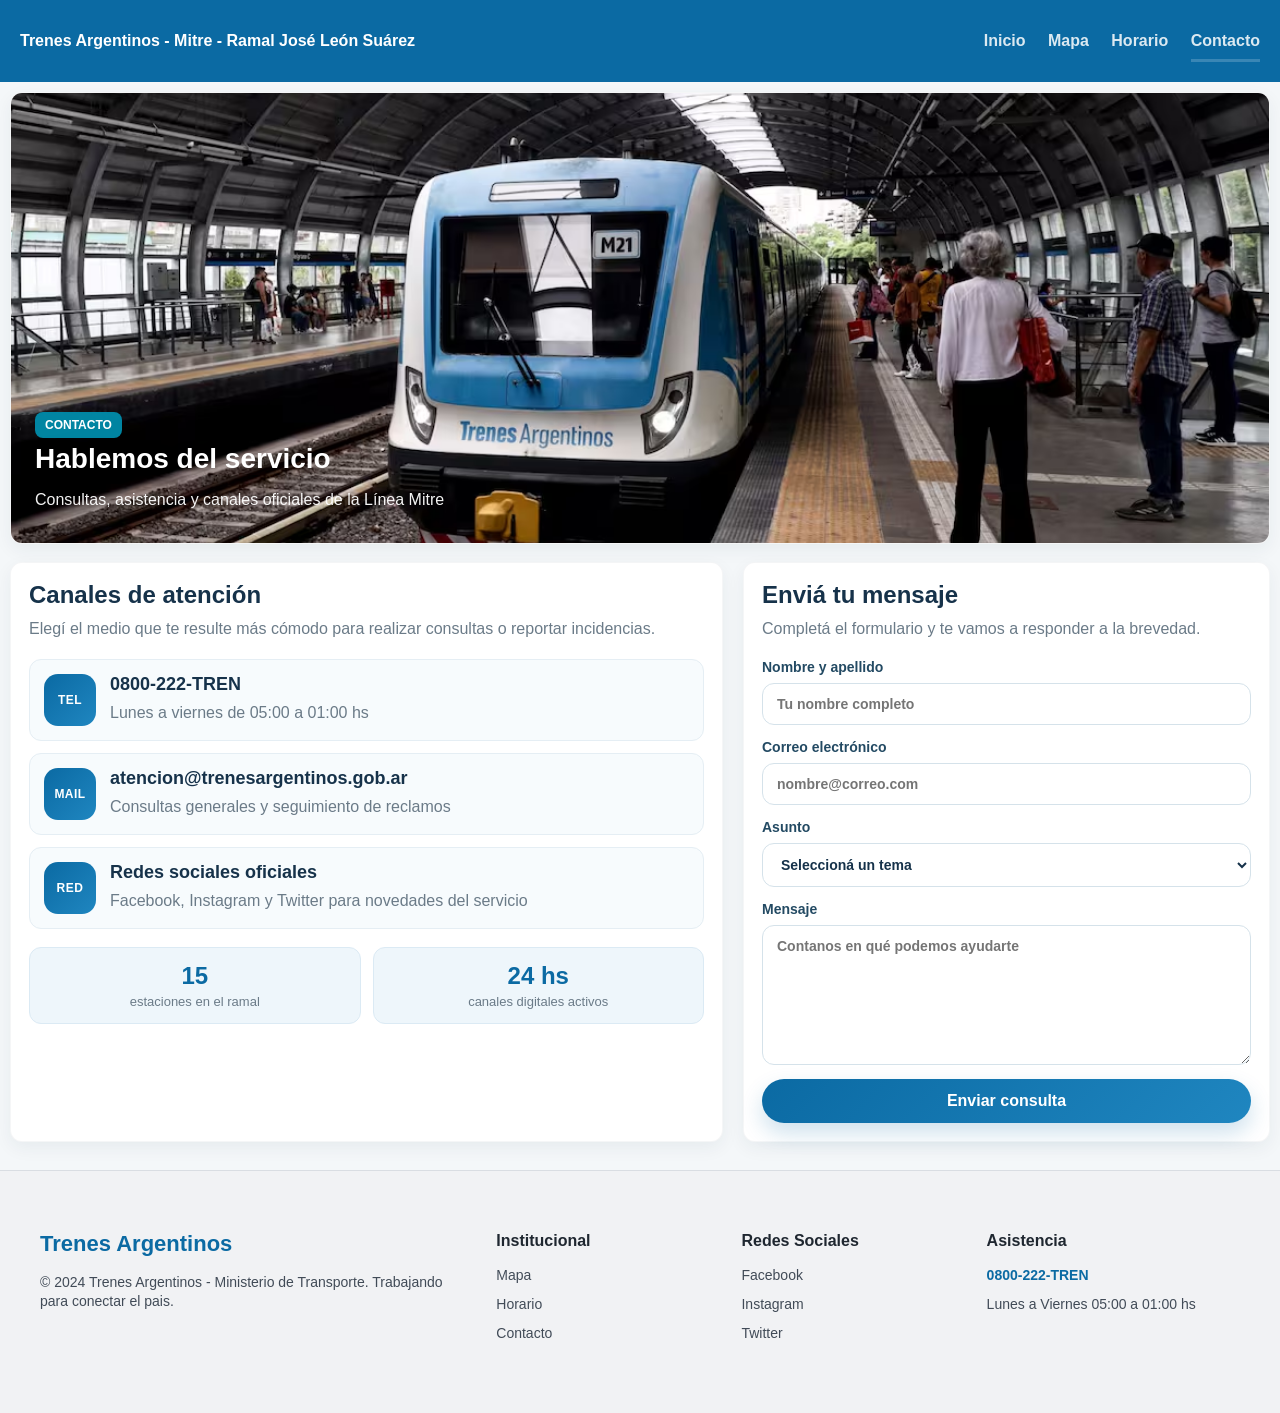
==== contacto.html @ c39066ae "pagina de contacto" ====
<!DOCTYPE html>
<html lang="es">
<head>
    <meta charset="UTF-8">
    <meta name="viewport" content="width=device-width, initial-scale=1.0">
    <title>Contacto — Línea Mitre</title>
    <link rel="stylesheet" href="estilos_contacto.css">
</head>
<body>
    <header class="barra-superior">
        <div class="contenedor">
            <div class="marca">Trenes Argentinos - Mitre - Ramal José León Suárez</div>
            <nav class="navegacion-superior">
                <a href="index.html">Inicio</a>
                <a href="mapa.html">Mapa</a>
                <a href="horario.html">Horario</a>
                <a class="active" href="contacto.html">Contacto</a>
            </nav>
        </div>
    </header>

    <main class="principal">
        <section class="destacado tarjeta">
            <img class="imagen-destacada" src="imagenes/Tren_mitre.jpg" alt="Tren Mitre">
            <div class="superposicion-destacada">
                <span class="insignia">CONTACTO</span>
                <h1>Hablemos del servicio</h1>
                <p class="subtitulo">Consultas, asistencia y canales oficiales de la Línea Mitre</p>
            </div>
        </section>

        <section class="contacto-grid">
            <div class="tarjeta contacto-info">
                <h2>Canales de atención</h2>
                <p class="muted">Elegí el medio que te resulte más cómodo para realizar consultas o reportar incidencias.</p>

                <div class="contacto-lista">
                    <article class="contacto-item">
                        <div class="contacto-icono">TEL</div>
                        <div>
                            <h3>0800-222-TREN</h3>
                            <p>Lunes a viernes de 05:00 a 01:00 hs</p>
                        </div>
                    </article>

                    <article class="contacto-item">
                        <div class="contacto-icono">MAIL</div>
                        <div>
                            <h3>atencion@trenesargentinos.gob.ar</h3>
                            <p>Consultas generales y seguimiento de reclamos</p>
                        </div>
                    </article>

                    <article class="contacto-item">
                        <div class="contacto-icono">RED</div>
                        <div>
                            <h3>Redes sociales oficiales</h3>
                            <p>Facebook, Instagram y Twitter para novedades del servicio</p>
                        </div>
                    </article>
                </div>

                <div class="contacto-extra">
                    <div class="dato-contacto">
                        <span class="dato-numero">15</span>
                        <span class="dato-texto">estaciones en el ramal</span>
                    </div>
                    <div class="dato-contacto">
                        <span class="dato-numero">24 hs</span>
                        <span class="dato-texto">canales digitales activos</span>
                    </div>
                </div>
            </div>

            <aside class="tarjeta contacto-formulario">
                <h2>Enviá tu mensaje</h2>
                <p class="muted">Completá el formulario y te vamos a responder a la brevedad.</p>

                <form class="formulario-contacto" action="#" method="post">
                    <label>
                        <span>Nombre y apellido</span>
                        <input type="text" name="nombre" placeholder="Tu nombre completo" required>
                    </label>

                    <label>
                        <span>Correo electrónico</span>
                        <input type="email" name="email" placeholder="nombre@correo.com" required>
                    </label>

                    <label>
                        <span>Asunto</span>
                        <select name="asunto" required>
                            <option value="">Seleccioná un tema</option>
                            <option value="consulta">Consulta general</option>
                            <option value="horarios">Horarios</option>
                            <option value="reclamo">Reclamo o sugerencia</option>
                            <option value="accesibilidad">Accesibilidad</option>
                        </select>
                    </label>

                    <label>
                        <span>Mensaje</span>
                        <textarea name="mensaje" rows="6" placeholder="Contanos en qué podemos ayudarte" required></textarea>
                    </label>

                    <button type="submit" class="boton-enviar">Enviar consulta</button>
                </form>
            </aside>
        </section>
    </main>

    <footer class="pie-sitio">
        <div class="contenedor pie-contenido">
            <section class="pie-bloque pie-marca">
                <h3>Trenes Argentinos</h3>
                <p>© 2024 Trenes Argentinos - Ministerio de Transporte. Trabajando para conectar el pais.</p>
            </section>

            <section class="pie-bloque">
                <h4>Institucional</h4>
                <a href="mapa.html">Mapa</a>
                <a href="horario.html">Horario</a>
                <a href="contacto.html">Contacto</a>
            </section>

            <section class="pie-bloque">
                <h4>Redes Sociales</h4>
                <a href="https://www.facebook.com/trenesargentinosop/?locale=es_LA" target="_blank" rel="noopener noreferrer">Facebook</a>
                <a href="https://www.instagram.com/trenesargentinos/" target="_blank" rel="noopener noreferrer">Instagram</a>
                <a href="https://twitter.com/trenesargentinos" target="_blank" rel="noopener noreferrer">Twitter</a>
            </section>

            <section class="pie-bloque">
                <h4>Asistencia</h4>
                <a class="telefono" href="tel:08002228736">0800-222-TREN</a>
                <p>Lunes a Viernes 05:00 a 01:00 hs</p>
            </section>
        </div>
    </footer>

</body>
</html>
---- estilos_contacto.css ----
html, body {
	height: 100%;
}

body {
	font-family: libre franklin, sans-serif;
	margin: 0;
	background: #f4f7f9;
	color: #16324a;
}

img {
	display: block;
	border-radius: 14px;
}

.contenedor {
	max-width: 1200px;
	margin: 0 auto;
	padding: 20px;
}

.barra-superior {
	background: #0b6aa3;
	color: #fff;
}

.barra-superior .contenedor {
	display: flex;
	align-items: center;
	justify-content: space-between;
	max-width: 1400px;
}

.marca {
	font-weight: 700;
	padding: 12px 0;
}

.navegacion-superior a {
	color: rgba(255, 255, 255, 0.9);
	margin-left: 18px;
	text-decoration: none;
	font-weight: 600;
	opacity: 0.95;
}

.navegacion-superior a.active {
	border-bottom: 3px solid rgba(255, 255, 255, 0.2);
	padding-bottom: 10px;
}

.principal {
	min-height: 400px;
	margin: 10px;
}

.tarjeta {
	background: #ffffff;
	border-radius: 12px;
	padding: 18px;
	box-shadow: 0 6px 18px rgba(19, 45, 60, 0.06);
	border: 1px solid rgba(10, 33, 49, 0.04);
}

.destacado {
	position: relative;
	padding: 0;
	overflow: hidden;
}

.imagen-destacada {
	height: 450px;
	width: 104%;
	max-width: none;
	margin-left: -2%;
	object-fit: cover;
}

.superposicion-destacada {
	position: absolute;
	left: 24px;
	bottom: 18px;
	color: #fff;
}

.destacado .insignia {
	background: rgba(0, 140, 170, 0.95);
	padding: 6px 10px;
	border-radius: 8px;
	font-weight: 700;
	font-size: 12px;
}

.destacado h1 {
	margin: 10px 0 4px;
	font-size: 28px;
	text-shadow: 0 4px 14px rgba(0, 0, 0, 0.25);
}

.destacado .subtitulo {
	opacity: 0.95;
}

.contacto-grid {
	display: grid;
	grid-template-columns: 1.15fr 0.85fr;
	gap: 20px;
	margin-top: 18px;
}

.contacto-info h2,
.contacto-formulario h2 {
	margin: 0;
	font-size: 24px;
}

.muted {
	color: #6b7b88;
	margin: 8px 0 0;
	line-height: 1.5;
}

.contacto-lista {
	display: grid;
	gap: 12px;
	margin-top: 18px;
}

.contacto-item {
	display: flex;
	align-items: flex-start;
	gap: 14px;
	padding: 14px;
	border-radius: 12px;
	background: #f7fbfd;
	border: 1px solid #e5eef4;
}

.contacto-icono {
	min-width: 52px;
	height: 52px;
	display: grid;
	place-items: center;
	border-radius: 14px;
	background: linear-gradient(135deg, #0b6aa3, #1f86c0);
	color: #fff;
	font-size: 12px;
	font-weight: 700;
	letter-spacing: 0.04em;
}

.contacto-item h3 {
	margin: 0;
	font-size: 18px;
}

.contacto-item p {
	margin: 6px 0 0;
	color: #6b7b88;
	line-height: 1.45;
}

.contacto-extra {
	display: grid;
	grid-template-columns: repeat(2, minmax(0, 1fr));
	gap: 12px;
	margin-top: 18px;
}

.dato-contacto {
	background: #eef6fb;
	border-radius: 12px;
	padding: 14px;
	text-align: center;
	border: 1px solid #dbeaf4;
}

.dato-numero {
	display: block;
	font-size: 24px;
	font-weight: 700;
	color: #0b6aa3;
}

.dato-texto {
	display: block;
	font-size: 13px;
	color: #6b7b88;
	margin-top: 4px;
}

.contacto-formulario {
	display: flex;
	flex-direction: column;
}

.formulario-contacto {
	display: grid;
	gap: 14px;
	margin-top: 18px;
}

.formulario-contacto label {
	display: grid;
	gap: 8px;
	font-size: 14px;
	font-weight: 600;
	color: #234a63;
}

.formulario-contacto input,
.formulario-contacto select,
.formulario-contacto textarea {
	width: 100%;
	box-sizing: border-box;
	border: 1px solid #d5e2ea;
	border-radius: 12px;
	background: #fff;
	padding: 12px 14px;
	font: inherit;
	color: #16324a;
	outline: none;
	transition: border-color 0.15s ease, box-shadow 0.15s ease;
}

.formulario-contacto input:focus,
.formulario-contacto select:focus,
.formulario-contacto textarea:focus {
	border-color: #0b6aa3;
	box-shadow: 0 0 0 3px rgba(11, 106, 163, 0.12);
}

.formulario-contacto textarea {
	resize: vertical;
	min-height: 140px;
}

.boton-enviar {
	border: none;
	border-radius: 999px;
	padding: 13px 18px;
	background: linear-gradient(135deg, #0b6aa3, #1f86c0);
	color: #fff;
	font: inherit;
	font-weight: 700;
	cursor: pointer;
	box-shadow: 0 10px 22px rgba(11, 106, 163, 0.2);
}

.boton-enviar:hover {
	filter: brightness(1.03);
}

.pie-sitio {
	margin-top: 28px;
	padding: 40px 0;
	background: #f1f2f4;
	border-top: 1px solid #d9dde2;
}

.pie-contenido {
	display: grid;
	grid-template-columns: 2fr 1fr 1fr 1.2fr;
	gap: 34px;
	align-items: start;
}

.pie-bloque h3,
.pie-bloque h4 {
	margin: 0 0 16px;
	line-height: 1.2;
}

.pie-marca h3 {
	font-size: 22px;
	font-weight: 700;
	color: #0b6aa3;
}

.pie-bloque h4 {
	font-size: 16px;
	font-weight: 700;
	color: #1f2730;
}

.pie-bloque p,
.pie-bloque a {
	display: block;
	margin: 0 0 10px;
	font-size: 14px;
	line-height: 1.35;
	color: #414b57;
	text-decoration: none;
}

.pie-bloque .telefono {
	font-weight: 700;
	color: #0b6aa3;
}

@media (max-width: 900px) {
	.contacto-grid {
		grid-template-columns: 1fr;
	}

	.contacto-extra {
		grid-template-columns: 1fr;
	}

	.imagen-destacada {
		height: 180px;
	}

	.navegacion-superior {
		display: none;
	}

	.pie-sitio {
		padding: 28px 0;
	}

	.pie-contenido {
		grid-template-columns: 1fr;
		gap: 20px;
	}

	.pie-marca h3 {
		font-size: 20px;
	}

	.pie-bloque h4 {
		font-size: 16px;
	}

	.pie-bloque p,
	.pie-bloque a {
		font-size: 14px;
	}
}
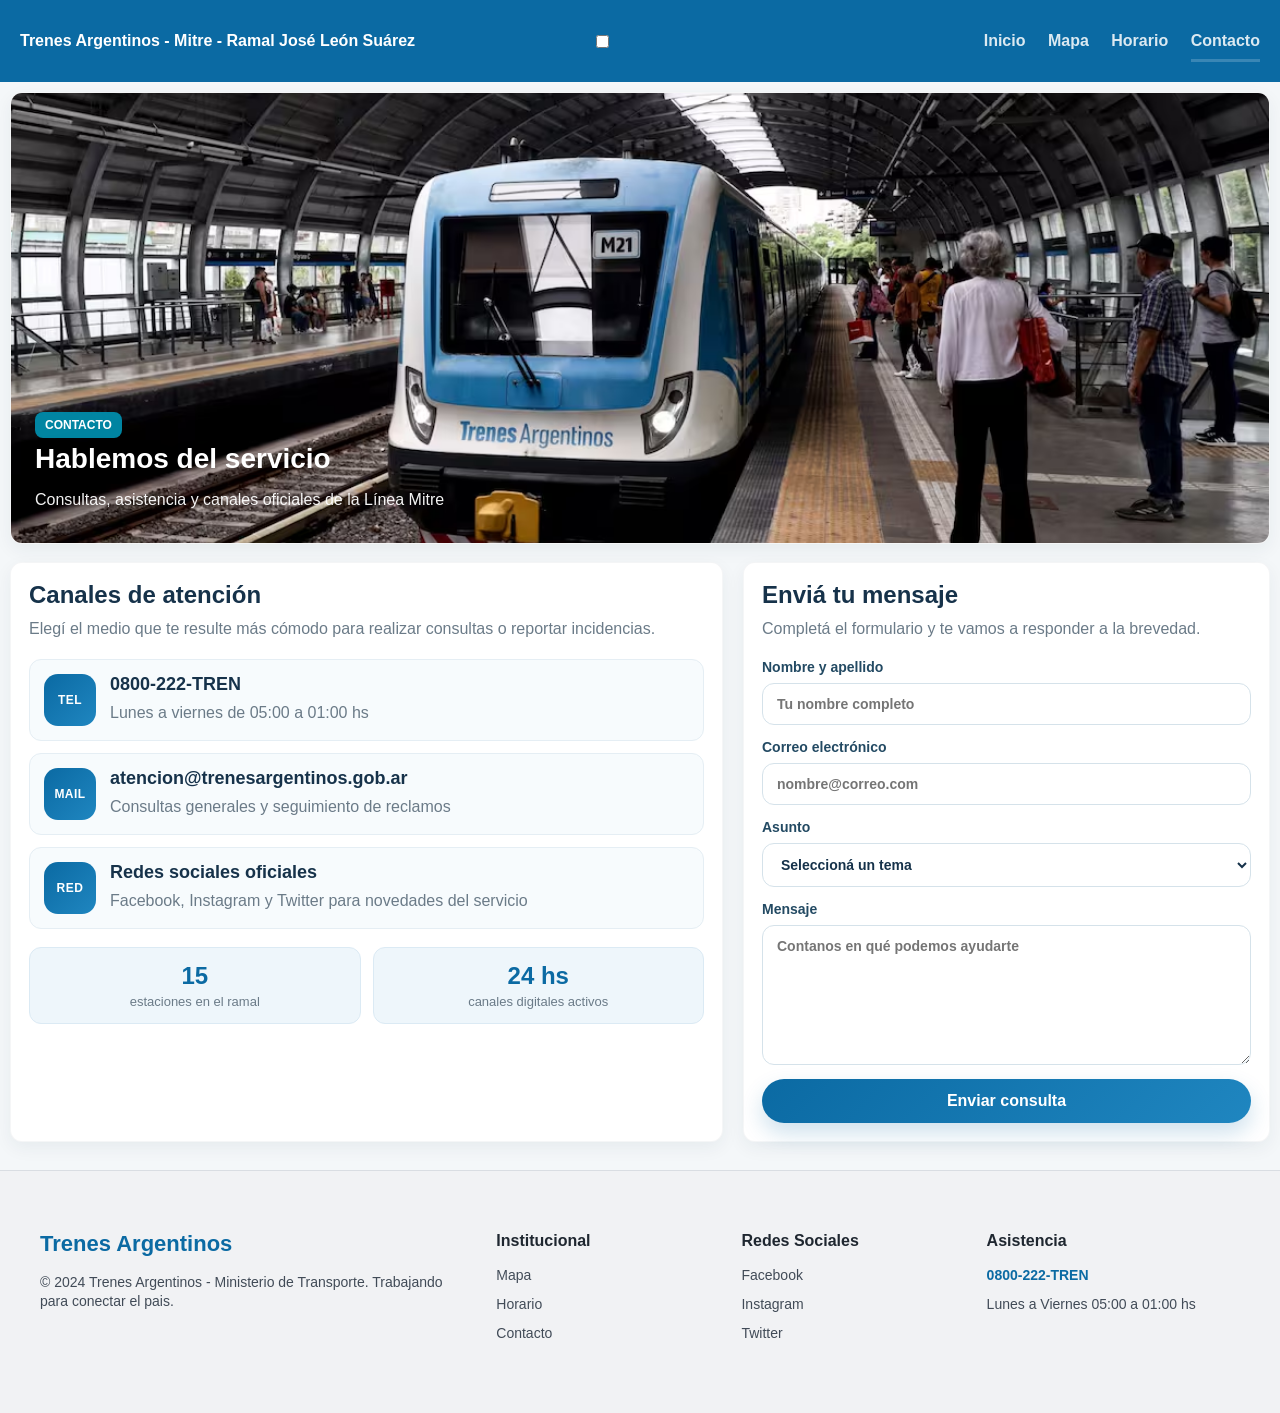
==== commit 7af287a4: "agregado de menu hamburguesa" ====
--- a/contacto.html
+++ b/contacto.html
@@ -10,7 +10,13 @@
     <header class="barra-superior">
         <div class="contenedor">
             <div class="marca">Trenes Argentinos - Mitre - Ramal José León Suárez</div>
-            <nav class="navegacion-superior">
+            <input class="menu-toggle" type="checkbox" id="menu-toggle">
+            <label class="menu-hamburguesa" for="menu-toggle" aria-label="Abrir menú">
+                <span></span>
+                <span></span>
+                <span></span>
+            </label>
+            <nav class="navegacion-superior" id="navegacion-principal">
                 <a href="index.html">Inicio</a>
                 <a href="mapa.html">Mapa</a>
                 <a href="horario.html">Horario</a>
--- a/estilos_contacto.css
+++ b/estilos_contacto.css
@@ -300,6 +300,87 @@
 }
 
 @media (max-width: 900px) {
+	.barra-superior .contenedor {
+		flex-direction: column;
+		align-items: flex-start;
+		gap: 8px;
+	}
+
+/* Ocultar la etiqueta de servicio en pantallas pequeñas (celulares) */
+@media (max-width: 600px) {
+	.pill.servicio {
+		display: none;
+	}
+}
+
+
+.menu-hamburguesa {
+	display: none;
+	background: transparent;
+	border: 1px solid rgba(255, 255, 255, 0.25);
+	border-radius: 10px;
+	padding: 8px;
+	cursor: pointer;
+}
+
+.menu-hamburguesa span {
+	display: block;
+	width: 22px;
+	height: 2px;
+	background: #fff;
+	border-radius: 999px;
+	margin: 4px 0;
+}
+
+@media (max-width: 900px) {
+	.menu-hamburguesa {
+		display: inline-flex;
+		flex-direction: column;
+		justify-content: center;
+		align-items: center;
+		gap: 0;
+		margin-left: auto;
+	}
+
+	.navegacion-superior {
+		position: fixed;
+		top: 0;
+		left: 0;
+		width: min(78vw, 280px);
+		height: 100vh;
+		padding: 80px 20px 20px;
+		margin: 0;
+		background: #0b6aa3;
+		display: flex;
+		flex-direction: column;
+		gap: 18px;
+		transform: translateX(-105%);
+		transition: transform 0.25s ease;
+		z-index: 1000;
+		box-shadow: 12px 0 30px rgba(0, 0, 0, 0.18);
+	}
+
+	.navegacion-superior.is-open {
+		transform: translateX(0);
+	}
+
+	.navegacion-superior a {
+		margin-left: 0;
+		padding-bottom: 0;
+		font-size: 16px;
+	}
+}
+
+.menu-toggle {
+	display: none;
+}
+	.navegacion-superior {
+		display: flex;
+		flex-direction: column;
+		gap: 8px;
+		width: 100%;
+	}
+
 	.contacto-grid {
 		grid-template-columns: 1fr;
 	}
@@ -310,10 +391,16 @@
 
 	.imagen-destacada {
 		height: 180px;
-	}
-
-	.navegacion-superior {
-		display: none;
+		width: 100%;
+		margin-left: 0;
+		border-radius: 10px;
+	}
+
+	table {
+		display: block;
+		width: 100%;
+		overflow-x: auto;
+		-webkit-overflow-scrolling: touch;
 	}
 
 	.pie-sitio {
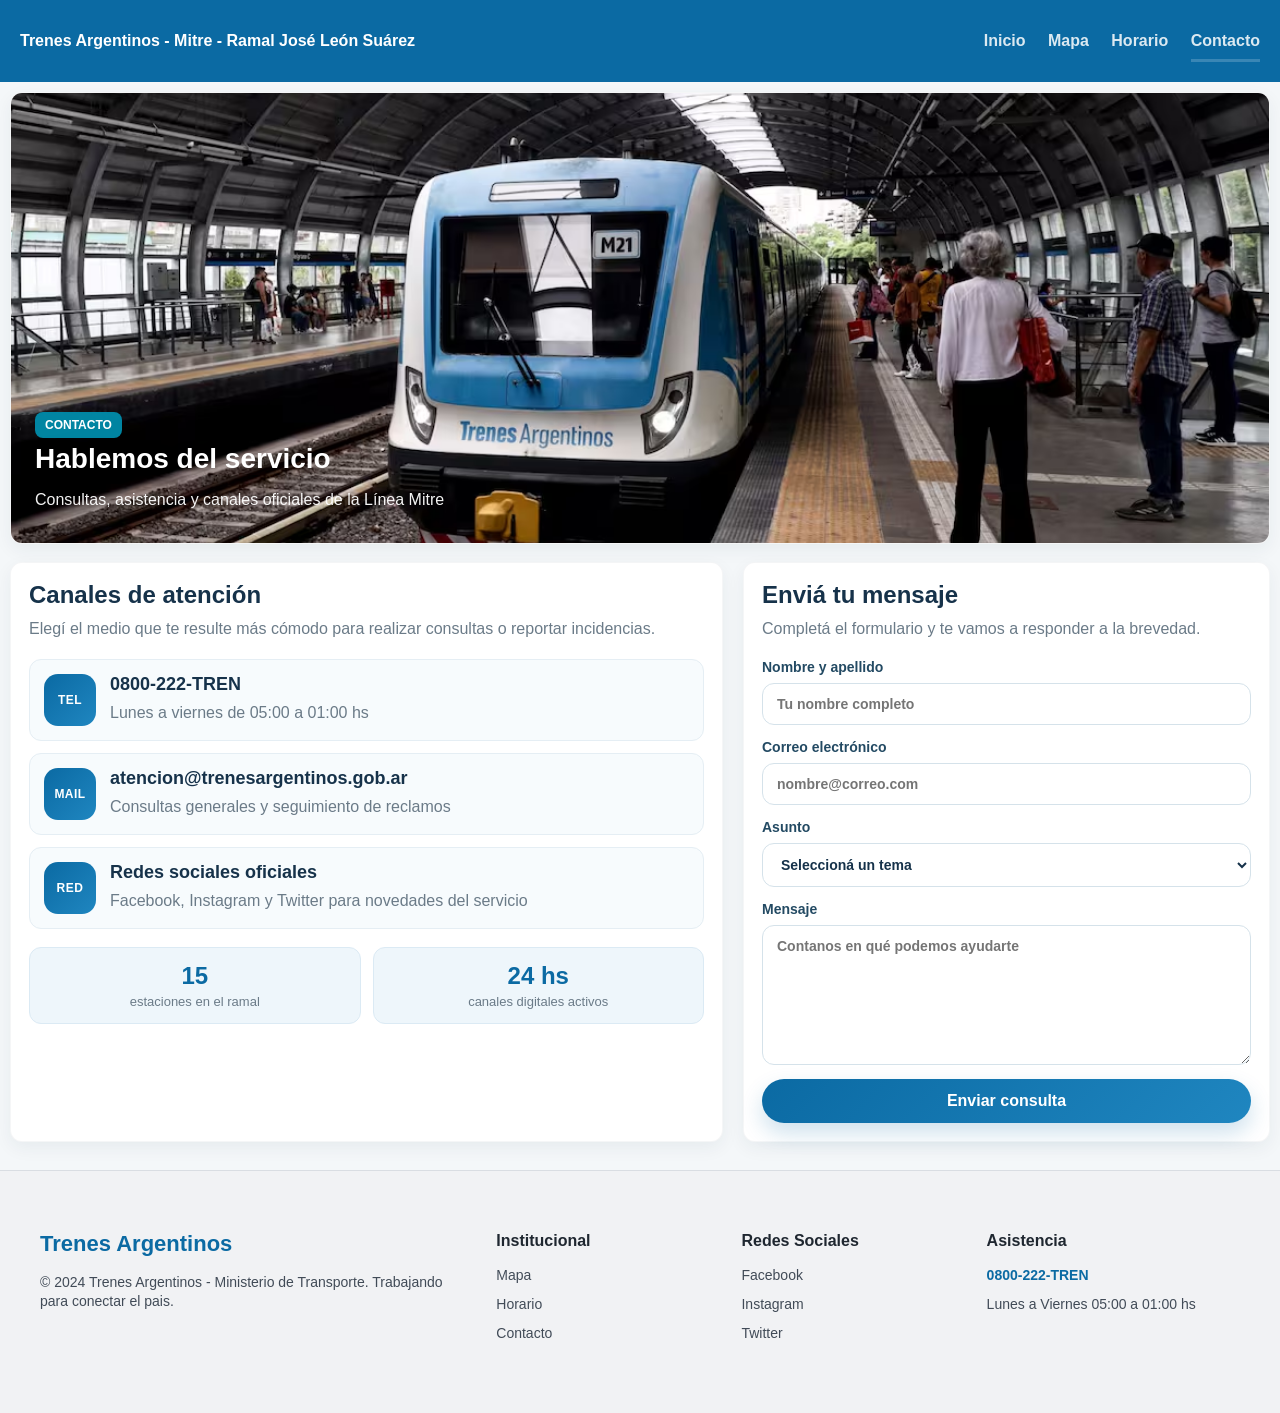
==== commit 7a9719ea: "sacado menu hamburguesa" ====
--- a/contacto.html
+++ b/contacto.html
@@ -10,13 +10,8 @@
     <header class="barra-superior">
         <div class="contenedor">
             <div class="marca">Trenes Argentinos - Mitre - Ramal José León Suárez</div>
-            <input class="menu-toggle" type="checkbox" id="menu-toggle">
-            <label class="menu-hamburguesa" for="menu-toggle" aria-label="Abrir menú">
-                <span></span>
-                <span></span>
-                <span></span>
-            </label>
-            <nav class="navegacion-superior" id="navegacion-principal">
+            <!-- menú hamburguesa eliminado: navegación visible por defecto -->
+            <nav class="navegacion-superior">
                 <a href="index.html">Inicio</a>
                 <a href="mapa.html">Mapa</a>
                 <a href="horario.html">Horario</a>
--- a/estilos_contacto.css
+++ b/estilos_contacto.css
@@ -333,35 +333,25 @@
 }
 
 @media (max-width: 900px) {
+	/* Navegación móvil estándar: mostrar enlaces apilados */
 	.menu-hamburguesa {
-		display: inline-flex;
-		flex-direction: column;
-		justify-content: center;
-		align-items: center;
-		gap: 0;
-		margin-left: auto;
+		display: none;
 	}
 
 	.navegacion-superior {
-		position: fixed;
-		top: 0;
-		left: 0;
-		width: min(78vw, 280px);
-		height: 100vh;
-		padding: 80px 20px 20px;
+		position: static;
+		top: auto;
+		left: auto;
+		width: 100%;
+		height: auto;
+		padding: 0;
 		margin: 0;
-		background: #0b6aa3;
+		background: transparent;
 		display: flex;
 		flex-direction: column;
-		gap: 18px;
-		transform: translateX(-105%);
-		transition: transform 0.25s ease;
-		z-index: 1000;
-		box-shadow: 12px 0 30px rgba(0, 0, 0, 0.18);
-	}
-
-	.navegacion-superior.is-open {
-		transform: translateX(0);
+		gap: 12px;
+		transform: none;
+		box-shadow: none;
 	}
 
 	.navegacion-superior a {
@@ -374,6 +364,8 @@
 .menu-toggle {
 	display: none;
 }
+
+/* menú hamburguesa eliminado - no quedan reglas activas */
 	.navegacion-superior {
 		display: flex;
 		flex-direction: column;
@@ -403,25 +395,5 @@
 		-webkit-overflow-scrolling: touch;
 	}
 
-	.pie-sitio {
-		padding: 28px 0;
-	}
-
-	.pie-contenido {
-		grid-template-columns: 1fr;
-		gap: 20px;
-	}
-
-	.pie-marca h3 {
-		font-size: 20px;
-	}
-
-	.pie-bloque h4 {
-		font-size: 16px;
-	}
-
-	.pie-bloque p,
-	.pie-bloque a {
-		font-size: 14px;
-	}
-}
+	/* menú hamburguesa eliminado */
+	}
